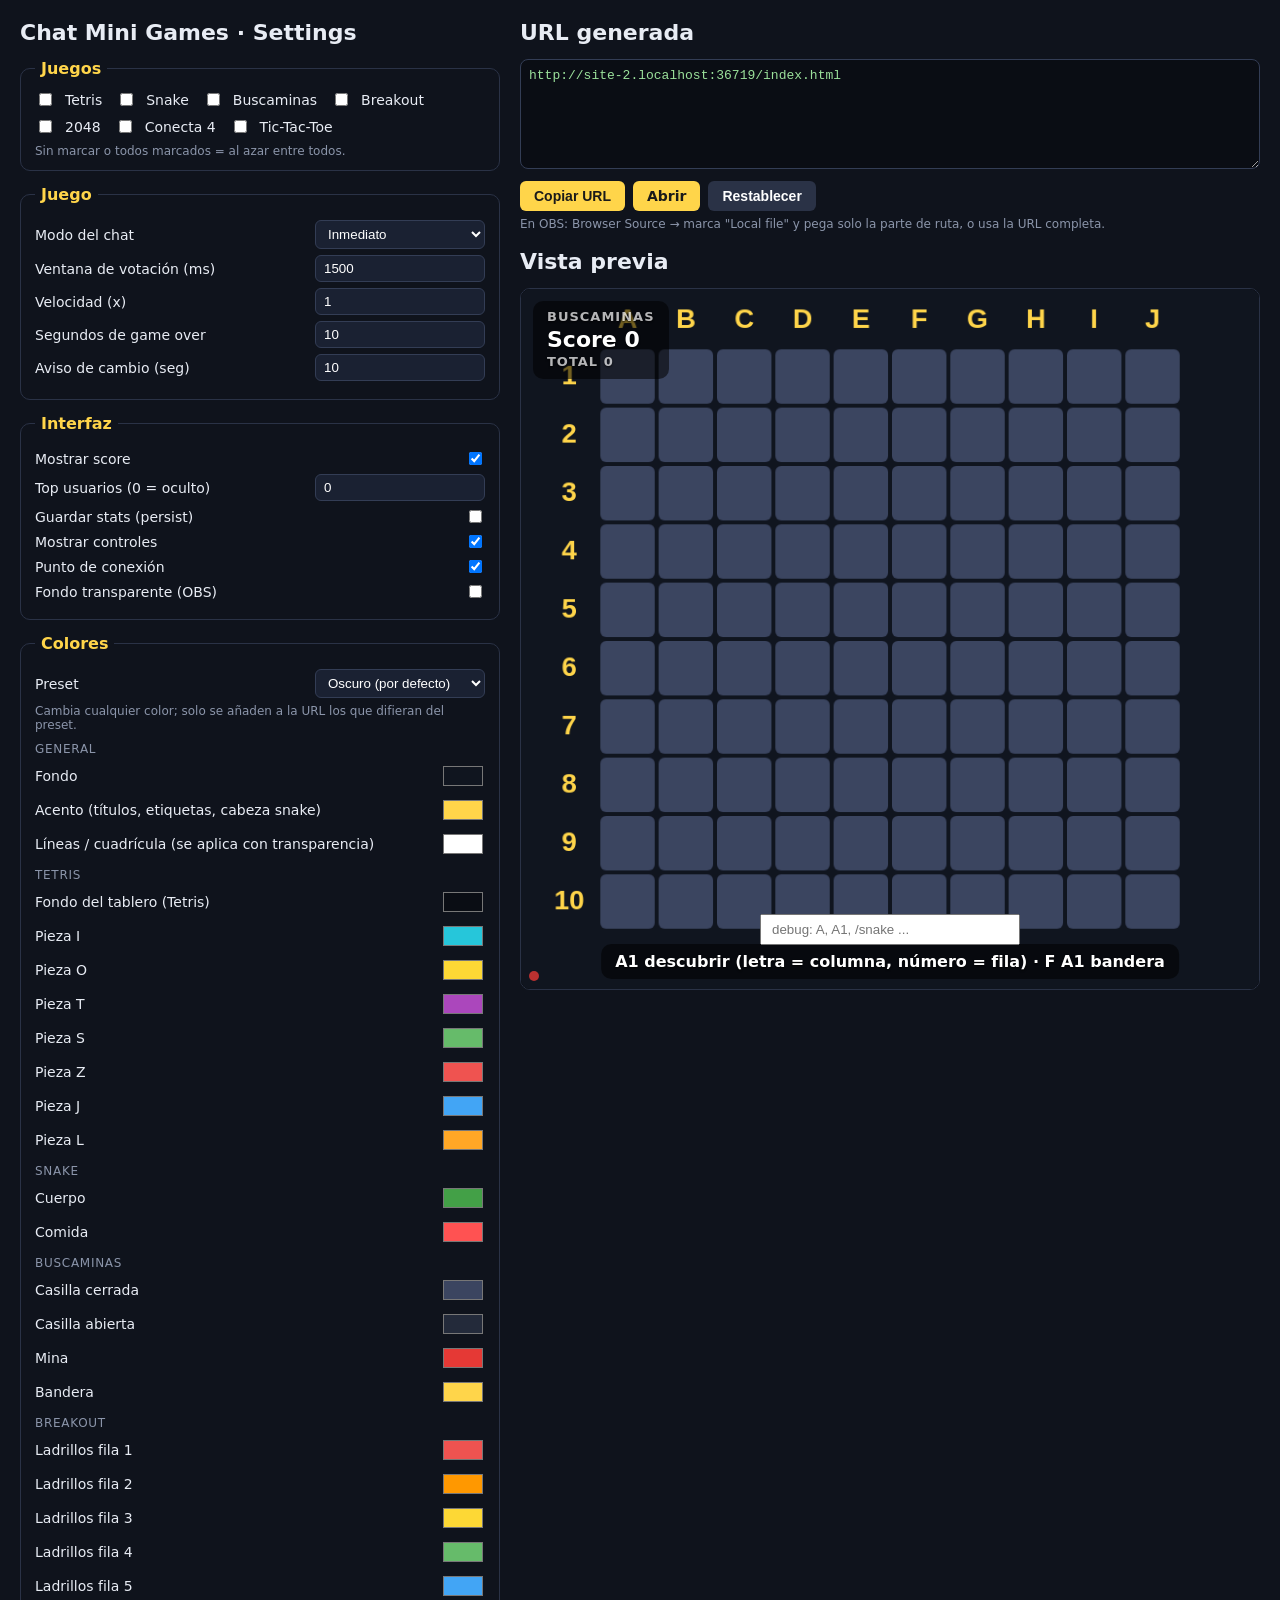
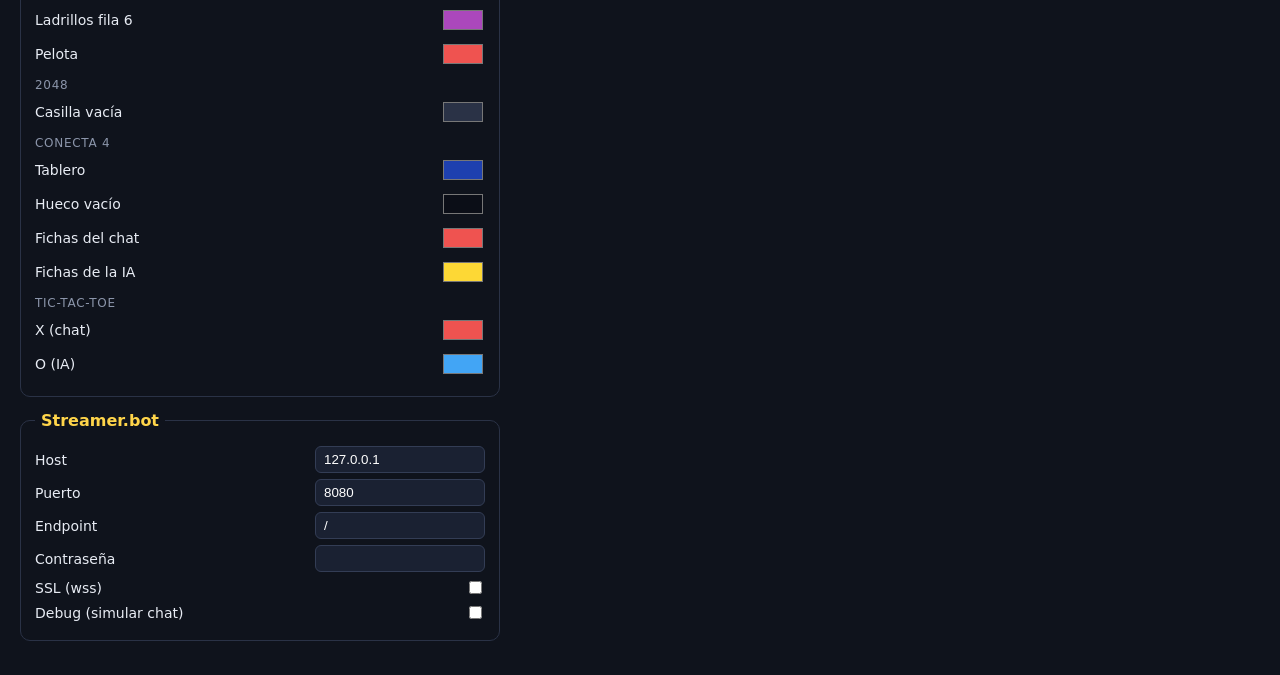
==== settings.html @ a6fd49db "Añadidas tematicas de colores y customizacion de todos los colores" ====
<!DOCTYPE html>
<html lang="es">
<head>
<meta charset="utf-8">
<title>Chat Mini Games - Settings</title>
<meta name="viewport" content="width=device-width, initial-scale=1">
<style>
  * { box-sizing: border-box; }
  body { margin: 0; font-family: "Segoe UI", system-ui, sans-serif; background: #0f131c; color: #e8ecf4; }
  .wrap { display: grid; grid-template-columns: minmax(340px, 480px) 1fr; gap: 20px; padding: 20px; min-height: 100vh; }
  h1 { margin: 0 0 14px; font-size: 22px; }
  fieldset { border: 1px solid #2a3246; border-radius: 10px; margin: 0 0 14px; padding: 10px 14px 12px; }
  legend { padding: 0 6px; color: #ffd54a; font-weight: 600; }
  label { display: flex; align-items: center; justify-content: space-between; gap: 10px; margin: 6px 0; font-size: 14px; }
  label small { color: #8b95aa; display: block; font-size: 11px; }
  input[type=text], input[type=number], input[type=password], select {
    background: #1a2132; color: #fff; border: 1px solid #333d55; border-radius: 6px; padding: 5px 8px; width: 170px;
  }
  input[type=color] { width: 44px; height: 28px; border: 0; background: none; padding: 0; }
  .games { display: flex; flex-wrap: wrap; gap: 4px 14px; }
  .games label { margin: 2px 0; justify-content: flex-start; }
  #out { width: 100%; height: 110px; background: #0a0d14; color: #9be19b; border: 1px solid #333d55; border-radius: 8px; padding: 8px; font-family: Consolas, monospace; font-size: 13px; resize: vertical; }
  button, a.btn { background: #ffd54a; color: #1a1a1a; border: 0; border-radius: 6px; padding: 7px 14px; font-weight: 600; cursor: pointer; text-decoration: none; font-size: 14px; display: inline-block; }
  button.sec { background: #2a3246; color: #fff; }
  .row { display: flex; gap: 8px; margin-top: 8px; flex-wrap: wrap; }
  iframe { width: 100%; aspect-ratio: 1 / 1; max-height: 78vh; border: 1px solid #2a3246; border-radius: 10px; background: #000; }
  .note { color: #8b95aa; font-size: 12px; margin-top: 6px; }
  .grp { color: #8b95aa; font-size: 12px; text-transform: uppercase; letter-spacing: .06em; margin: 10px 0 2px; }
  @media (max-width: 900px) { .wrap { grid-template-columns: 1fr; } }
</style>
</head>
<body>
<div class="wrap">
  <div>
    <h1>Chat Mini Games · Settings</h1>

    <fieldset><legend>Juegos</legend>
      <div class="games" id="games"></div>
      <div class="note">Sin marcar o todos marcados = al azar entre todos.</div>
    </fieldset>

    <fieldset><legend>Juego</legend>
      <label>Modo del chat
        <select data-k="mode" data-def="instant"><option value="instant">Inmediato</option><option value="vote">Votación</option></select>
      </label>
      <label>Ventana de votación (ms) <input type="number" data-k="voteMs" data-def="1500" min="200" step="100" value="1500"></label>
      <label>Velocidad (x) <input type="number" data-k="speed" data-def="1" min="0.2" step="0.1" value="1"></label>
      <label>Segundos de game over <input type="number" data-k="gameOverSec" data-def="10" min="1" value="10"></label>
      <label>Aviso de cambio (seg) <input type="number" data-k="switchSec" data-def="10" min="0" value="10"></label>
    </fieldset>

    <fieldset><legend>Interfaz</legend>
      <label>Mostrar score <input type="checkbox" data-k="score" data-def="1" checked></label>
      <label>Top usuarios (0 = oculto) <input type="number" data-k="top" data-def="0" min="0" max="20" value="0"></label>
      <label>Guardar stats (persist) <input type="checkbox" data-k="persist" data-def="0"></label>
      <label>Mostrar controles <input type="checkbox" data-k="hint" data-def="1" checked></label>
      <label>Punto de conexión <input type="checkbox" data-k="status" data-def="1" checked></label>
      <label>Fondo transparente (OBS) <input type="checkbox" data-k="transparent" data-def="0"></label>
    </fieldset>

    <fieldset><legend>Colores</legend>
      <label>Preset
        <select id="preset"><option value="">Oscuro (por defecto)</option></select>
      </label>
      <div class="note">Cambia cualquier color; solo se añaden a la URL los que difieran del preset.</div>
      <div id="colors"></div>
    </fieldset>

    <fieldset><legend>Streamer.bot</legend>
      <label>Host <input type="text" data-k="host" data-def="127.0.0.1" value="127.0.0.1"></label>
      <label>Puerto <input type="number" data-k="port" data-def="8080" value="8080"></label>
      <label>Endpoint <input type="text" data-k="endpoint" data-def="/" value="/"></label>
      <label>Contraseña <input type="password" data-k="password" data-def="" value=""></label>
      <label>SSL (wss) <input type="checkbox" data-k="ssl" data-def="0"></label>
      <label>Debug (simular chat) <input type="checkbox" data-k="debug" data-def="0"></label>
    </fieldset>
  </div>

  <div>
    <h1>URL generada</h1>
    <textarea id="out" readonly></textarea>
    <div class="row">
      <button id="copy">Copiar URL</button>
      <a class="btn" id="open" target="_blank">Abrir</a>
      <button class="sec" id="reset">Restablecer</button>
    </div>
    <div class="note" id="msg">En OBS: Browser Source → marca "Local file" y pega solo la parte de ruta, o usa la URL completa.</div>
    <h1 style="margin-top:18px">Vista previa</h1>
    <iframe id="prev"></iframe>
  </div>
</div>

<script src="js/util.js"></script>
<script>
  // Lista de juegos mantenida aquí para no cargar los scripts de los juegos.
  const GAMES = [
    ['tetris', 'Tetris'], ['snake', 'Snake'], ['minesweeper', 'Buscaminas'],
    ['breakout', 'Breakout'], ['2048', '2048'], ['connect4', 'Conecta 4'], ['tictactoe', 'Tic-Tac-Toe']
  ];
  const $ = (id) => document.getElementById(id);
  const gbox = $('games');
  GAMES.forEach(([id, n]) => {
    const l = document.createElement('label');
    l.innerHTML = `<input type="checkbox" data-game="${id}"> ${n}`;
    gbox.append(l);
  });

  // Selectores de color generados desde Util.THEME (misma fuente que usa el juego).
  const cbox = $('colors');
  let lastGroup = '';
  Util.THEME.forEach(([k, d, label, group]) => {
    if (group !== lastGroup) {
      const h = document.createElement('div');
      h.className = 'grp'; h.textContent = group; cbox.append(h);
      lastGroup = group;
    }
    const l = document.createElement('label');
    l.innerHTML = `${label} <span><input type="color" data-k="${k}" data-color data-base="${d}" data-def="${d}" value="${d}"></span>`;
    cbox.append(l);
  });
  Object.keys(Util.PRESETS).forEach((p) => {
    const o = document.createElement('option'); o.value = p; o.textContent = p; $('preset').append(o);
  });
  function applyPreset() {
    const pr = Util.PRESETS[$('preset').value] || {};
    document.querySelectorAll('[data-color]').forEach((el) => {
      el.dataset.def = pr[el.dataset.k] || el.dataset.base;
      el.value = el.dataset.def;
    });
  }

  const fields = [...document.querySelectorAll('[data-k]')];
  const val = (el) => (el.type === 'checkbox' ? (el.checked ? '1' : '0') : el.value);
  let t;

  function build() {
    const p = new URLSearchParams();
    const sel = [...document.querySelectorAll('[data-game]')].filter((c) => c.checked).map((c) => c.dataset.game);
    if (sel.length && sel.length < GAMES.length) p.set('game', sel.join(','));
    if ($('preset').value) p.set('theme', $('preset').value);
    fields.forEach((el) => {
      let v = val(el), d = el.dataset.def;
      if (el.type === 'color') { v = v.slice(1); d = d.slice(1); }
      if (v !== d) p.set(el.dataset.k, v);
    });
    const base = location.href.replace(/[^/\\]*$/, '') + 'index.html';
    const url = base + (p.toString() ? '?' + p.toString().replace(/%2C/g, ',') : '');
    $('out').value = url;
    $('open').href = url;
    clearTimeout(t);
    t = setTimeout(() => {
      const pv = new URLSearchParams(p);
      pv.set('debug', '1');
      $('prev').src = base + '?' + pv.toString();
    }, 400);
  }

  document.addEventListener('input', build);
  $('preset').addEventListener('change', () => { applyPreset(); build(); });
  $('copy').onclick = async () => {
    $('out').select();
    try { await navigator.clipboard.writeText($('out').value); } catch (e) { document.execCommand('copy'); }
    $('msg').textContent = 'URL copiada.';
  };
  $('reset').onclick = () => {
    fields.forEach((el) => {
      if (el.type === 'checkbox') el.checked = el.dataset.def === '1'; else el.value = el.dataset.def;
    });
    document.querySelectorAll('[data-game]').forEach((c) => { c.checked = false; });
    $('preset').value = '';
    applyPreset();
    build();
  };

  // Carga valores desde la query de esta página (permite editar una URL existente).
  const q = new URLSearchParams(location.search);
  (q.get('game') || '').split(',').forEach((g) => {
    const c = document.querySelector(`[data-game="${g.trim()}"]`);
    if (c) c.checked = true;
  });
  const pq = (q.get('theme') || '').toLowerCase();
  if (Util.PRESETS[pq]) { $('preset').value = pq; applyPreset(); }
  fields.forEach((el) => {
    if (!q.has(el.dataset.k)) return;
    const v = q.get(el.dataset.k);
    if (el.type === 'checkbox') el.checked = !['0', 'false', 'off', 'no'].includes(v.toLowerCase());
    else if (el.type === 'color') el.value = /^[0-9a-f]{3,8}$/i.test(v) ? '#' + v : v;
    else el.value = v;
  });
  build();
</script>
</body>
</html>
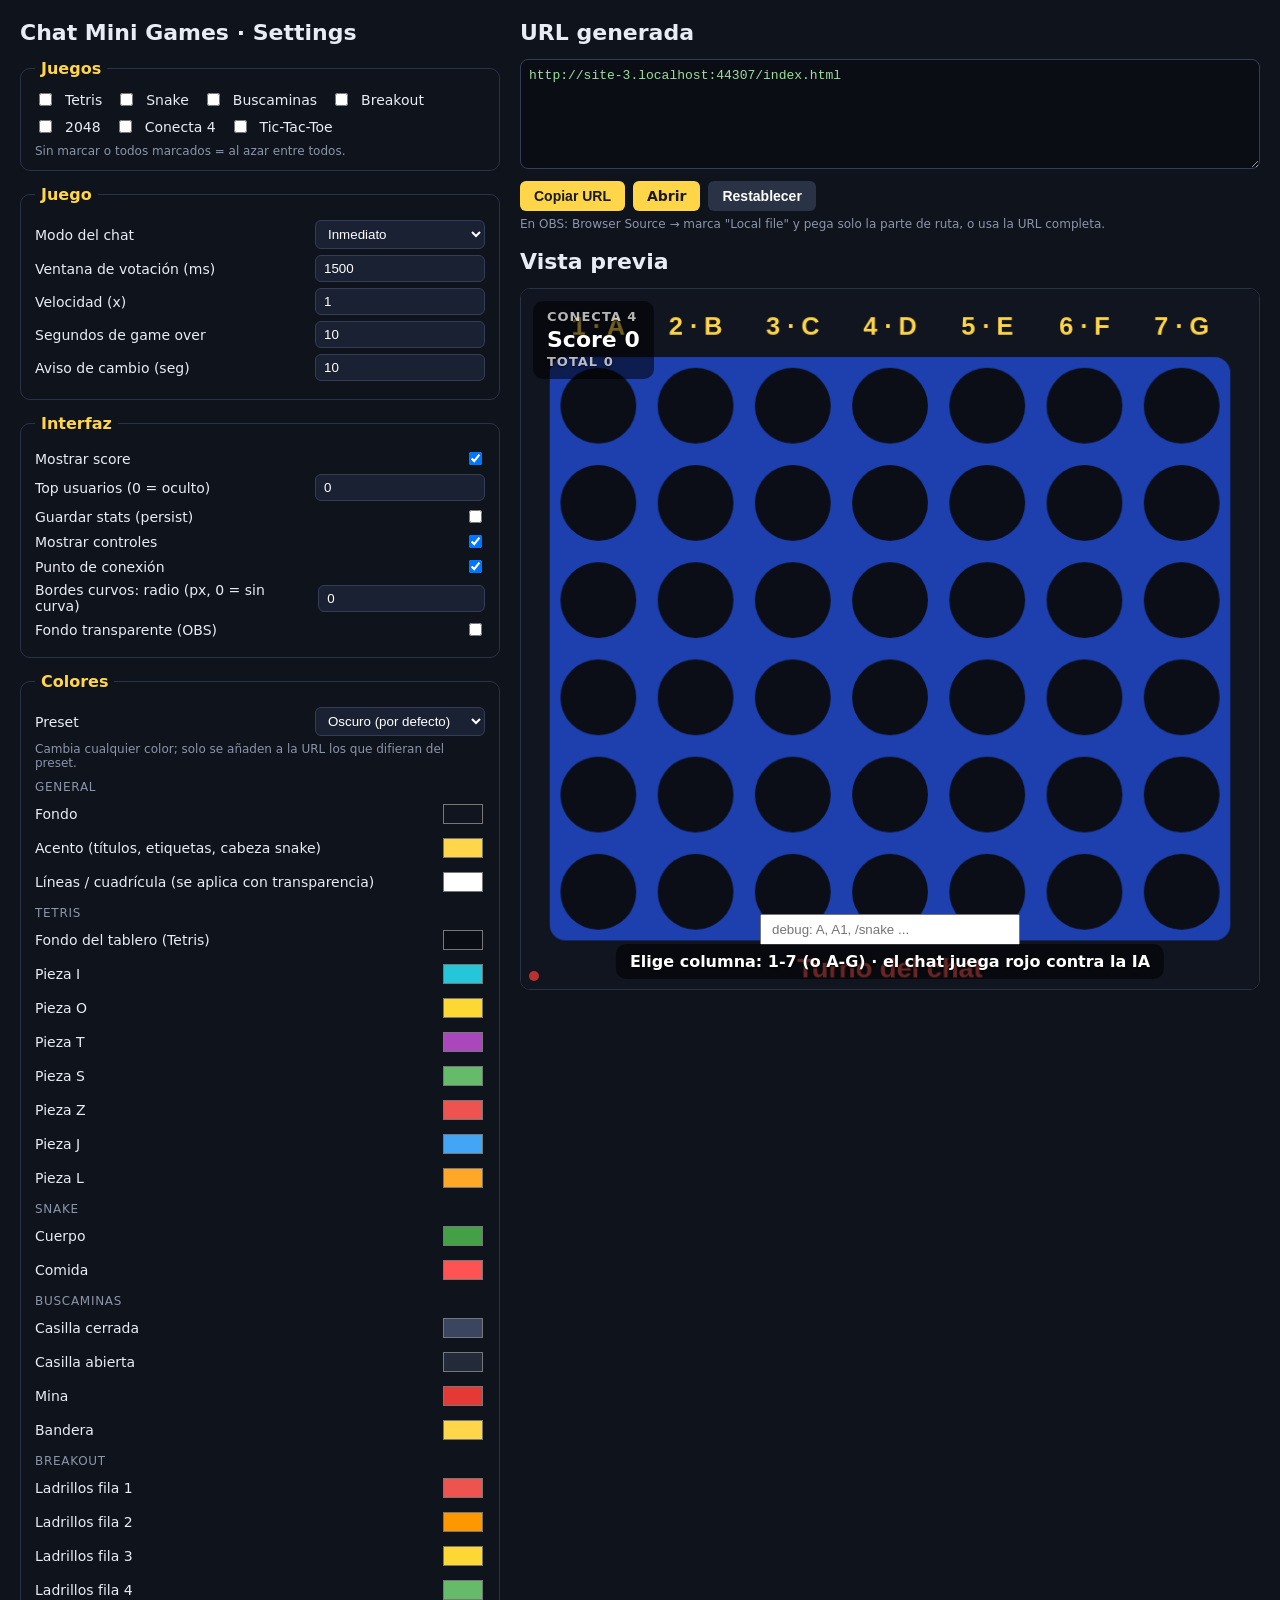
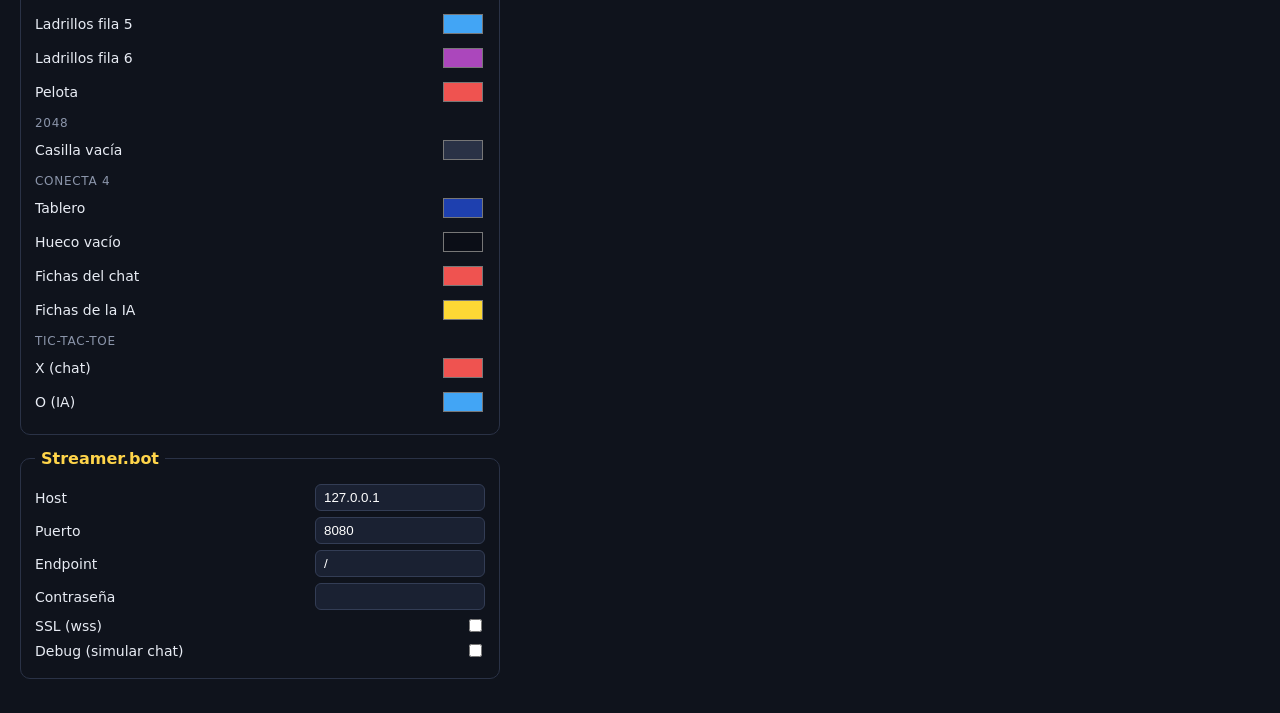
==== commit dc313183: "Añadidos cambios para el fondo y el modal del game over" ====
--- a/settings.html
+++ b/settings.html
@@ -55,6 +55,7 @@
       <label>Guardar stats (persist) <input type="checkbox" data-k="persist" data-def="0"></label>
       <label>Mostrar controles <input type="checkbox" data-k="hint" data-def="1" checked></label>
       <label>Punto de conexión <input type="checkbox" data-k="status" data-def="1" checked></label>
+      <label>Bordes curvos: radio (px, 0 = sin curva) <input type="number" data-k="radius" data-def="0" min="0" max="360" value="0"></label>
       <label>Fondo transparente (OBS) <input type="checkbox" data-k="transparent" data-def="0"></label>
     </fieldset>
 
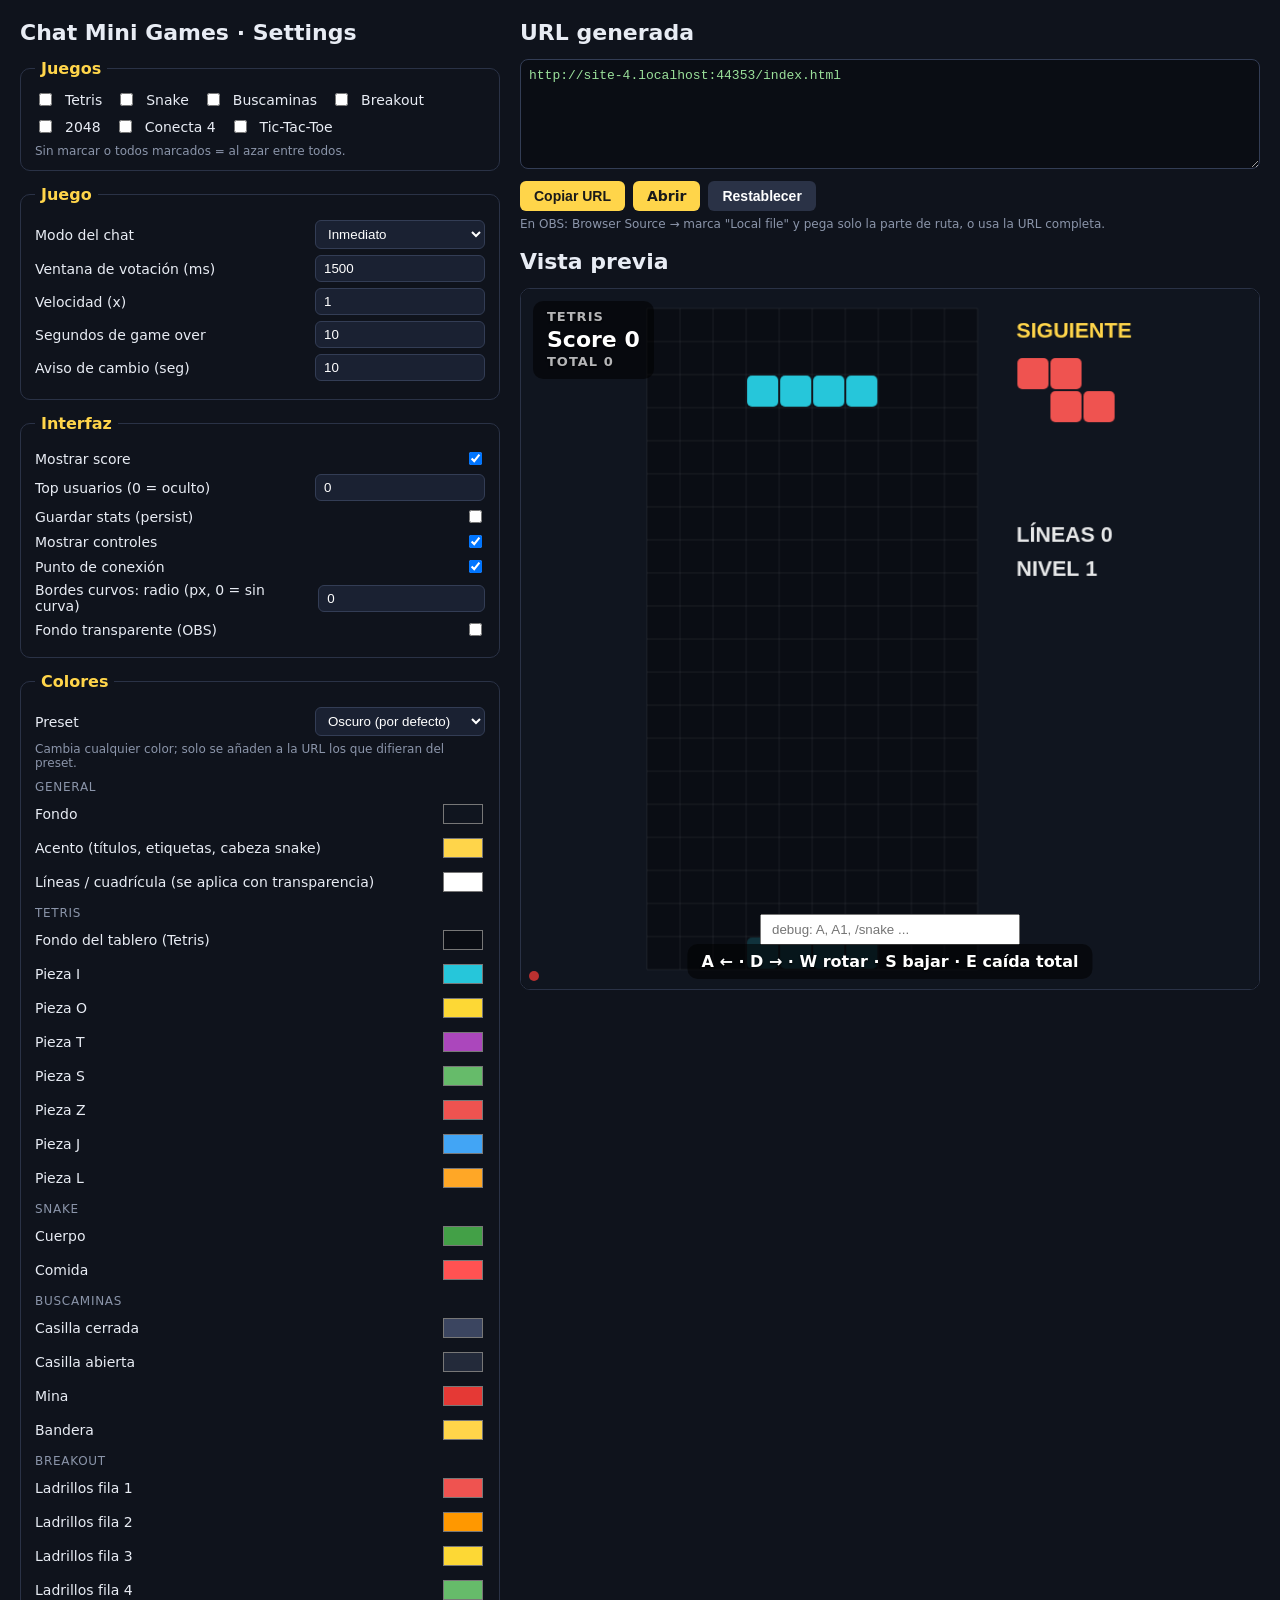
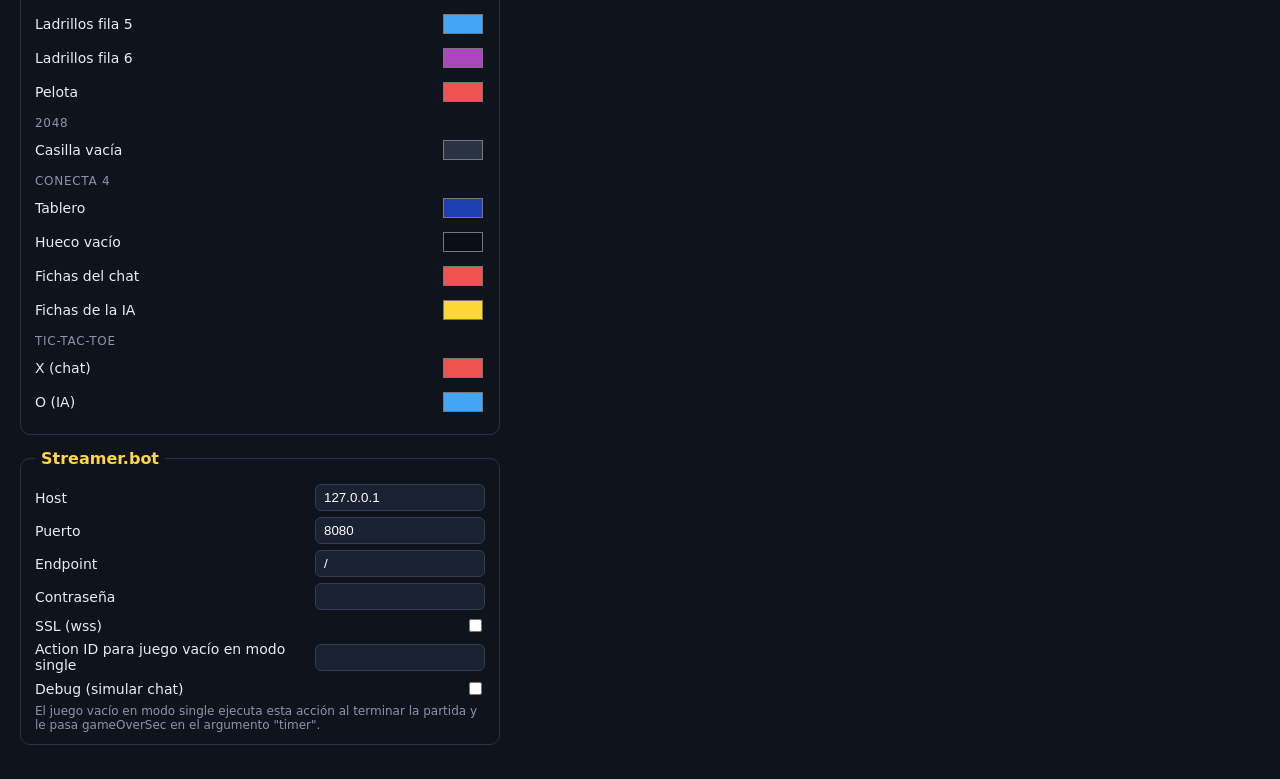
==== commit fa2a3ce0: "Fixed behavior of websocket messages" ====
--- a/settings.html
+++ b/settings.html
@@ -73,7 +73,9 @@
       <label>Endpoint <input type="text" data-k="endpoint" data-def="/" value="/"></label>
       <label>Contraseña <input type="password" data-k="password" data-def="" value=""></label>
       <label>SSL (wss) <input type="checkbox" data-k="ssl" data-def="0"></label>
+      <label>Action ID para juego vacío en modo single <input type="text" data-k="actionId" data-def="" value=""></label>
       <label>Debug (simular chat) <input type="checkbox" data-k="debug" data-def="0"></label>
+      <div class="note">El juego vacío en modo single ejecuta esta acción al terminar la partida y le pasa gameOverSec en el argumento "timer".</div>
     </fieldset>
   </div>
 
@@ -152,6 +154,7 @@
     t = setTimeout(() => {
       const pv = new URLSearchParams(p);
       pv.set('debug', '1');
+      pv.delete('actionId');
       $('prev').src = base + '?' + pv.toString();
     }, 400);
   }
